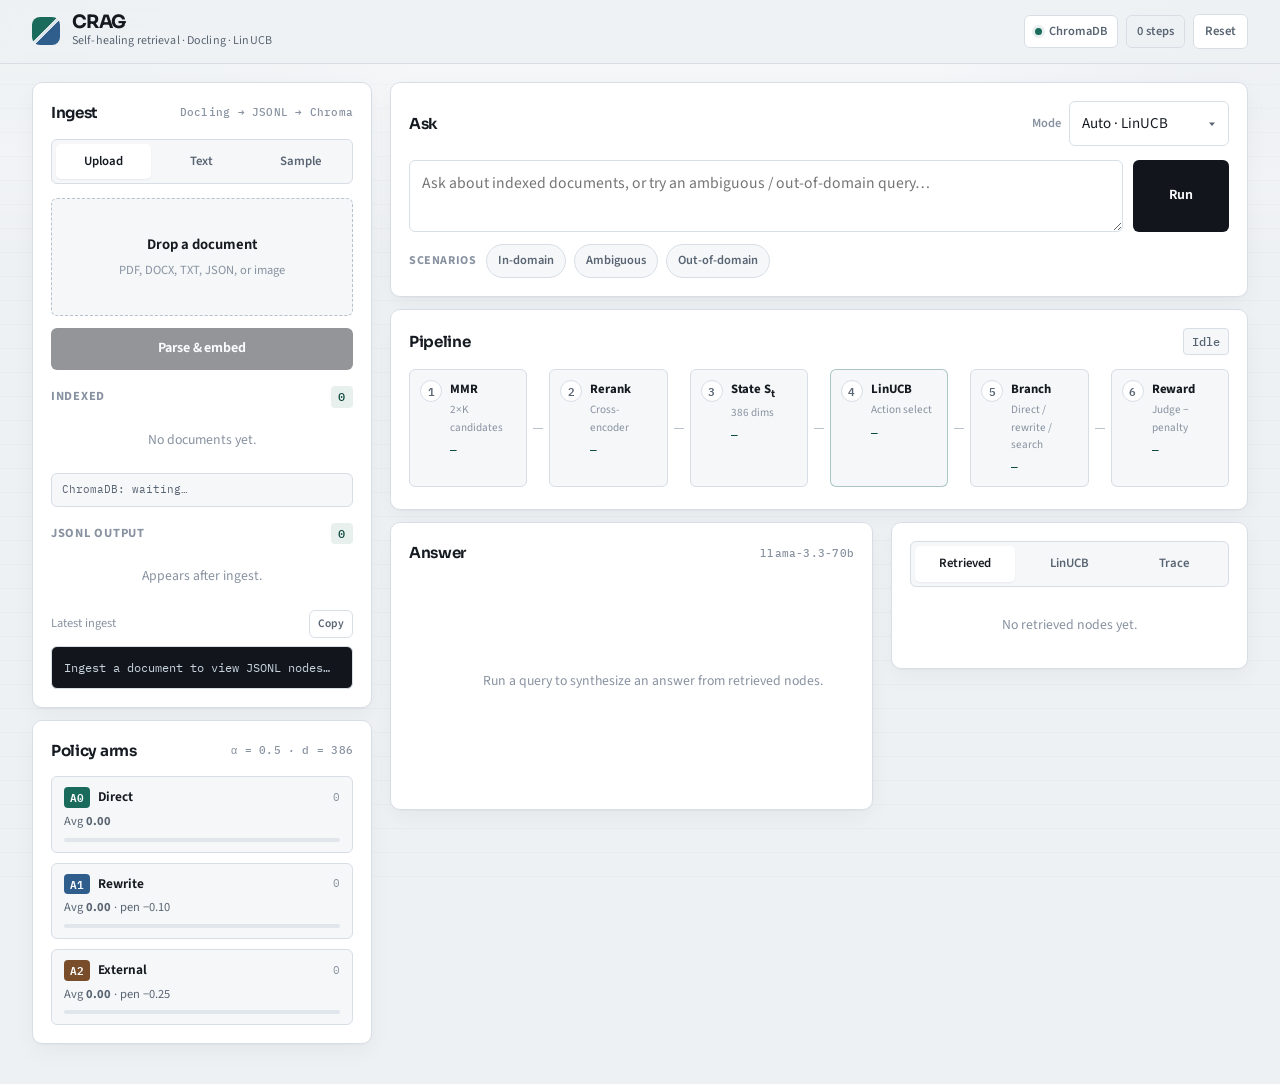
==== static/index.html @ 66b0a4da "all the files added with the website" ====
<!DOCTYPE html>
<html lang="en">
<head>
  <meta charset="UTF-8" />
  <meta name="viewport" content="width=device-width, initial-scale=1.0" />
  <title>CRAG — Self-Healing Retrieval</title>
  <meta name="description" content="RL-driven corrective RAG with Docling ingestion, ChromaDB retrieval, and LinUCB policy." />
  <link rel="preconnect" href="https://fonts.googleapis.com" />
  <link rel="preconnect" href="https://fonts.gstatic.com" crossorigin />
  <link href="https://fonts.googleapis.com/css2?family=IBM+Plex+Mono:wght@400;500&family=Sora:wght@400;500;600;700&family=Source+Sans+3:wght@400;500;600;700&display=swap" rel="stylesheet" />
  <link rel="stylesheet" href="/static/style.css" />
</head>
<body>
  <header class="app-header">
    <div class="logo-area">
      <div class="logo-mark" aria-hidden="true"></div>
      <div class="logo-text">
        <div class="brand-title">CRAG</div>
        <div class="brand-sub">Self-healing retrieval · Docling · LinUCB</div>
      </div>
    </div>
    <div class="header-status-group">
      <div class="status-chip" id="chromaStatusBadge">
        <span class="status-dot"></span>
        <span>ChromaDB</span>
      </div>
      <div class="status-chip quiet" id="banditBadge">
        <span id="banditStepsCount">0 steps</span>
      </div>
      <button class="btn-ghost btn-sm" id="btnResetAll" type="button" title="Reset ChromaDB and bandit">
        Reset
      </button>
    </div>
  </header>

  <main class="main-layout">
    <aside class="sidebar">
      <section class="panel">
        <div class="panel-head">
          <h2 class="panel-title">Ingest</h2>
          <span class="meta-tag">Docling → JSONL → Chroma</span>
        </div>

        <div class="tab-buttons">
          <button class="tab-btn active" data-tab="uploadTab" type="button">Upload</button>
          <button class="tab-btn" data-tab="textTab" type="button">Text</button>
          <button class="tab-btn" data-tab="sampleTab" type="button">Sample</button>
        </div>

        <div class="tab-contents">
          <div class="tab-content active" id="uploadTab">
            <div class="dropzone" id="fileDropzone">
              <input type="file" id="fileInput" accept=".pdf,.json,.docx,.txt,.png,.jpg,.jpeg" />
              <div class="dropzone-text">Drop a document</div>
              <div class="dropzone-sub">PDF, DOCX, TXT, JSON, or image</div>
            </div>
            <div id="uploadSelectedFileName" class="file-name-preview hidden"></div>
            <button class="btn-primary w-full mt-3" id="btnUploadSubmit" type="button" disabled>
              Parse &amp; embed
            </button>
          </div>

          <div class="tab-content" id="textTab">
            <input type="text" id="manualDocTitle" class="input-field mb-2" placeholder="Document title" />
            <textarea id="manualDocContent" class="textarea-field" rows="6" placeholder="Paste specification or notes…"></textarea>
            <button class="btn-primary w-full mt-3" id="btnTextSubmit" type="button">
              Index nodes
            </button>
          </div>

          <div class="tab-content" id="sampleTab">
            <div class="sample-info-box">
              <strong>Helios Fusion Spec</strong>
              <p>Structured Docling nodes with table and multimodal figure metadata for demo retrieval.</p>
            </div>
            <button class="btn-primary w-full mt-3" id="btnLoadSampleSpec" type="button">
              Load sample specification
            </button>
          </div>
        </div>

        <div class="indexed-docs-section mt-4">
          <div class="sub-section-title">
            <span>Indexed</span>
            <span class="count-pill" id="docCountPill">0</span>
          </div>
          <div class="doc-list" id="docListContainer">
            <div class="empty-hint">No documents yet.</div>
          </div>
          <div class="chroma-status-line" id="chromaStatusLine">ChromaDB: waiting…</div>
        </div>

        <div class="indexed-docs-section mt-4">
          <div class="sub-section-title">
            <span>JSONL output</span>
            <span class="count-pill" id="jsonlCountPill">0</span>
          </div>
          <div class="jsonl-file-list" id="jsonlFileList">
            <div class="empty-hint">Appears after ingest.</div>
          </div>
          <div class="json-viewer-header mt-2">
            <span id="jsonlViewerLabel">Latest ingest</span>
            <button class="btn-ghost btn-xs" id="btnCopyJsonl" type="button">Copy</button>
          </div>
          <pre class="json-code-block jsonl-viewer" id="jsonlViewer">Ingest a document to view JSONL nodes…</pre>
        </div>
      </section>

      <section class="panel mt-3">
        <div class="panel-head">
          <h2 class="panel-title">Policy arms</h2>
          <span class="meta-tag">α = 0.5 · d = 386</span>
        </div>
        <div class="arms-container" id="banditArmsWidget">
          <div class="arm-row" id="arm0Card">
            <div class="arm-header">
              <span class="arm-badge a0">A0</span>
              <span class="arm-name">Direct</span>
              <span class="arm-stat" id="a0Count">0</span>
            </div>
            <div class="arm-reward-line">Avg <strong id="a0Avg">0.00</strong></div>
            <div class="arm-bar-bg"><div class="arm-bar-fill a0" id="a0Bar" style="width: 0%"></div></div>
          </div>
          <div class="arm-row" id="arm1Card">
            <div class="arm-header">
              <span class="arm-badge a1">A1</span>
              <span class="arm-name">Rewrite</span>
              <span class="arm-stat" id="a1Count">0</span>
            </div>
            <div class="arm-reward-line">Avg <strong id="a1Avg">0.00</strong> · pen −0.10</div>
            <div class="arm-bar-bg"><div class="arm-bar-fill a1" id="a1Bar" style="width: 0%"></div></div>
          </div>
          <div class="arm-row" id="arm2Card">
            <div class="arm-header">
              <span class="arm-badge a2">A2</span>
              <span class="arm-name">External</span>
              <span class="arm-stat" id="a2Count">0</span>
            </div>
            <div class="arm-reward-line">Avg <strong id="a2Avg">0.00</strong> · pen −0.25</div>
            <div class="arm-bar-bg"><div class="arm-bar-fill a2" id="a2Bar" style="width: 0%"></div></div>
          </div>
        </div>
      </section>
    </aside>

    <section class="content-area">
      <section class="panel query-panel">
        <div class="query-header">
          <h2 class="panel-title">Ask</h2>
          <div class="action-mode-selector">
            <label class="selector-label" for="actionOverrideSelect">Mode</label>
            <select id="actionOverrideSelect" class="select-field">
              <option value="auto">Auto · LinUCB</option>
              <option value="0">Force A0 · Direct</option>
              <option value="1">Force A1 · Rewrite</option>
              <option value="2">Force A2 · External</option>
            </select>
          </div>
        </div>

        <div class="query-input-wrap">
          <textarea id="queryInput" class="query-textarea" rows="2" placeholder="Ask about indexed documents, or try an ambiguous / out-of-domain query…"></textarea>
          <button class="btn-execute" id="btnExecuteQuery" type="button">
            <span>Run</span>
          </button>
        </div>

        <div class="preset-queries-wrap">
          <span class="preset-label">Scenarios</span>
          <button class="preset-btn" type="button" data-query="What is the magnetic field strength and coolant used in the Helios Mark-IV reactor?" data-action="0">
            In-domain
          </button>
          <button class="preset-btn" type="button" data-query="tell me about that fusion chamber picture and coils" data-action="1">
            Ambiguous
          </button>
          <button class="preset-btn" type="button" data-query="What was the latest James Webb Space Telescope discovery regarding exoplanet atmospheres in 2024?" data-action="2">
            Out-of-domain
          </button>
        </div>
      </section>

      <section class="panel mt-3 pipeline-panel">
        <div class="panel-head">
          <h2 class="panel-title">Pipeline</h2>
          <span id="activeActionBadge" class="action-tag idle">Idle</span>
        </div>

        <div class="pipeline-steps-grid">
          <div class="step-node" id="stepNodeMMR">
            <div class="step-indicator">1</div>
            <div class="step-body">
              <div class="step-title">MMR</div>
              <div class="step-sub">2×K candidates</div>
              <div class="step-metric" id="mmrMetric">—</div>
            </div>
          </div>
          <div class="step-connector" aria-hidden="true"></div>
          <div class="step-node" id="stepNodeRerank">
            <div class="step-indicator">2</div>
            <div class="step-body">
              <div class="step-title">Rerank</div>
              <div class="step-sub">Cross-encoder</div>
              <div class="step-metric" id="rerankMetric">—</div>
            </div>
          </div>
          <div class="step-connector" aria-hidden="true"></div>
          <div class="step-node" id="stepNodeState">
            <div class="step-indicator">3</div>
            <div class="step-body">
              <div class="step-title">State S<sub>t</sub></div>
              <div class="step-sub">386 dims</div>
              <div class="step-metric" id="stateMetric">—</div>
            </div>
          </div>
          <div class="step-connector" aria-hidden="true"></div>
          <div class="step-node highlight-node" id="stepNodeBandit">
            <div class="step-indicator">4</div>
            <div class="step-body">
              <div class="step-title">LinUCB</div>
              <div class="step-sub">Action select</div>
              <div class="step-metric" id="banditChosenMetric">—</div>
            </div>
          </div>
          <div class="step-connector" aria-hidden="true"></div>
          <div class="step-node" id="stepNodeAction">
            <div class="step-indicator">5</div>
            <div class="step-body">
              <div class="step-title">Branch</div>
              <div class="step-sub" id="branchSub">Direct / rewrite / search</div>
              <div class="step-metric" id="branchMetric">—</div>
            </div>
          </div>
          <div class="step-connector" aria-hidden="true"></div>
          <div class="step-node" id="stepNodeReward">
            <div class="step-indicator">6</div>
            <div class="step-body">
              <div class="step-title">Reward</div>
              <div class="step-sub">Judge − penalty</div>
              <div class="step-metric" id="rewardMetric">—</div>
            </div>
          </div>
        </div>
      </section>

      <div class="results-grid mt-3">
        <section class="panel response-panel">
          <div class="panel-head">
            <h2 class="panel-title">Answer</h2>
            <span class="meta-tag" id="synthesizerModelBadge">llama-3.3-70b</span>
          </div>
          <div class="response-content" id="responseOutput">
            <div class="empty-response-placeholder">
              Run a query to synthesize an answer from retrieved nodes.
            </div>
          </div>

          <div class="reward-strip hidden" id="rewardStrip">
            <div class="reward-stat-item">
              <span class="stat-label">Judge</span>
              <span class="stat-val text-accent" id="stripJudgeScore">0.00</span>
            </div>
            <div class="reward-operator">−</div>
            <div class="reward-stat-item">
              <span class="stat-label">Penalty</span>
              <span class="stat-val text-warning" id="stripPenalty">0.00</span>
            </div>
            <div class="reward-operator">=</div>
            <div class="reward-stat-item highlight">
              <span class="stat-label">R<sub>t</sub></span>
              <span class="stat-val text-success" id="stripNetReward">0.00</span>
            </div>
          </div>
        </section>

        <section class="panel inspector-panel">
          <div class="tab-buttons">
            <button class="tab-btn active" data-tab="retrievedDocsTab" type="button">Retrieved</button>
            <button class="tab-btn" data-tab="banditMathTab" type="button">LinUCB</button>
            <button class="tab-btn" data-tab="rawTraceTab" type="button">Trace</button>
          </div>

          <div class="tab-contents">
            <div class="tab-content active" id="retrievedDocsTab">
              <div id="branchNoticeArea" class="branch-notice hidden"></div>
              <div class="retrieved-nodes-list" id="retrievedNodesList">
                <div class="empty-hint">No retrieved nodes yet.</div>
              </div>
            </div>

            <div class="tab-content" id="banditMathTab">
              <div class="bandit-math-box">
                <div class="formula-block">
                  p<sub>t,a</sub> = θ̂<sub>a</sub>ᵀ x<sub>t,a</sub> + α √(x<sub>t,a</sub>ᵀ A<sub>a</sub>⁻¹ x<sub>t,a</sub>)
                </div>
                <div class="math-arms-breakdown" id="mathArmsBreakdown">
                  <div class="empty-hint">Run a query to inspect arm scores.</div>
                </div>
              </div>
            </div>

            <div class="tab-content" id="rawTraceTab">
              <div class="json-viewer-header">
                <span>Telemetry</span>
                <button class="btn-ghost btn-xs" id="btnCopyJson" type="button">Copy</button>
              </div>
              <pre class="json-code-block" id="rawJsonTrace">Telemetry appears after a query…</pre>
            </div>
          </div>
        </section>
      </div>
    </section>
  </main>

  <script src="/static/app.js"></script>
</body>
</html>
---- static/style.css ----
:root {
  --bg: #eef1f4;
  --bg-elevated: #ffffff;
  --bg-muted: #f5f7f9;
  --bg-ink: #12161c;
  --line: #d8dee6;
  --line-strong: #b8c2ce;
  --text: #151a21;
  --text-secondary: #5a6573;
  --text-muted: #8892a0;
  --accent: #1a6b5c;
  --accent-soft: rgba(26, 107, 92, 0.1);
  --accent-ink: #0f4a40;
  --warn: #9a6b16;
  --danger: #b42318;
  --success: #1a6b5c;
  --a0: #1a6b5c;
  --a1: #2f5d8c;
  --a2: #7a4d2a;
  --font-display: "Sora", sans-serif;
  --font-body: "Source Sans 3", sans-serif;
  --font-mono: "IBM Plex Mono", monospace;
  --radius: 10px;
  --radius-sm: 6px;
  --shadow: 0 1px 2px rgba(18, 22, 28, 0.04), 0 8px 24px rgba(18, 22, 28, 0.04);
  --ease: cubic-bezier(0.22, 1, 0.36, 1);
}

* {
  box-sizing: border-box;
  margin: 0;
  padding: 0;
}

html {
  scroll-behavior: smooth;
}

body {
  min-height: 100vh;
  color: var(--text);
  font-family: var(--font-body);
  font-size: 15px;
  line-height: 1.55;
  background-color: var(--bg);
  background-image:
    radial-gradient(ellipse 80% 50% at 0% -10%, rgba(26, 107, 92, 0.08), transparent 55%),
    radial-gradient(ellipse 60% 40% at 100% 0%, rgba(47, 93, 140, 0.06), transparent 50%),
    linear-gradient(180deg, rgba(255, 255, 255, 0.55), transparent 28%),
    repeating-linear-gradient(
      0deg,
      transparent,
      transparent 23px,
      rgba(18, 22, 28, 0.025) 23px,
      rgba(18, 22, 28, 0.025) 24px
    );
  background-attachment: fixed;
  overflow-x: hidden;
  -webkit-font-smoothing: antialiased;
}

button,
input,
textarea,
select {
  font: inherit;
  color: inherit;
}

button {
  cursor: pointer;
  border: none;
  background: none;
}

.hidden {
  display: none !important;
}

/* Header */
.app-header {
  position: sticky;
  top: 0;
  z-index: 50;
  display: flex;
  align-items: center;
  justify-content: space-between;
  gap: 16px;
  height: 64px;
  padding: 0 clamp(16px, 3vw, 32px);
  background: rgba(238, 241, 244, 0.86);
  backdrop-filter: blur(10px);
  border-bottom: 1px solid var(--line);
}

.logo-area {
  display: flex;
  align-items: center;
  gap: 12px;
  min-width: 0;
}

.logo-mark {
  width: 28px;
  height: 28px;
  border-radius: 8px;
  background:
    linear-gradient(135deg, var(--accent) 0%, var(--accent) 46%, transparent 46%),
    linear-gradient(315deg, var(--a1) 0%, var(--a1) 46%, #dce5ea 46%);
  flex-shrink: 0;
  animation: markSettle 0.7s var(--ease) both;
}

@keyframes markSettle {
  from { transform: scale(0.86); opacity: 0; }
  to { transform: scale(1); opacity: 1; }
}

.brand-title {
  font-family: var(--font-display);
  font-size: 1.15rem;
  font-weight: 700;
  letter-spacing: -0.03em;
  line-height: 1.1;
}

.brand-sub {
  font-size: 0.75rem;
  color: var(--text-secondary);
  letter-spacing: 0.01em;
  white-space: nowrap;
  overflow: hidden;
  text-overflow: ellipsis;
  max-width: min(48vw, 360px);
}

.header-status-group {
  display: flex;
  align-items: center;
  gap: 8px;
  flex-shrink: 0;
}

.status-chip {
  display: inline-flex;
  align-items: center;
  gap: 7px;
  padding: 6px 10px;
  border: 1px solid var(--line);
  border-radius: var(--radius-sm);
  background: var(--bg-elevated);
  font-size: 0.78rem;
  font-weight: 600;
  color: var(--text-secondary);
}

.status-chip.quiet {
  background: transparent;
}

.status-dot {
  width: 7px;
  height: 7px;
  border-radius: 50%;
  background: var(--accent);
  box-shadow: 0 0 0 3px var(--accent-soft);
}

/* Layout */
.main-layout {
  display: grid;
  grid-template-columns: minmax(300px, 340px) minmax(0, 1fr);
  gap: 18px;
  max-width: 1480px;
  margin: 0 auto;
  padding: 18px clamp(16px, 3vw, 32px) 40px;
  animation: pageIn 0.55s var(--ease) both;
}

@keyframes pageIn {
  from { opacity: 0; transform: translateY(8px); }
  to { opacity: 1; transform: translateY(0); }
}

.sidebar,
.content-area {
  display: flex;
  flex-direction: column;
  min-width: 0;
}

.panel {
  background: var(--bg-elevated);
  border: 1px solid var(--line);
  border-radius: var(--radius);
  box-shadow: var(--shadow);
  padding: 18px;
}

.panel-head,
.query-header,
.card-header {
  display: flex;
  align-items: center;
  justify-content: space-between;
  gap: 12px;
  margin-bottom: 14px;
}

.panel-title,
.card-title {
  font-family: var(--font-display);
  font-size: 0.95rem;
  font-weight: 650;
  letter-spacing: -0.02em;
  color: var(--text);
}

.meta-tag,
.badge-pill,
.section-badge {
  font-family: var(--font-mono);
  font-size: 0.68rem;
  font-weight: 500;
  color: var(--text-muted);
  letter-spacing: 0.02em;
  white-space: nowrap;
}

.mt-2 { margin-top: 8px; }
.mt-3 { margin-top: 12px; }
.mt-4 { margin-top: 16px; }
.mb-2 { margin-bottom: 8px; }
.w-full { width: 100%; }

/* Tabs */
.tab-buttons {
  display: grid;
  grid-template-columns: repeat(3, 1fr);
  gap: 4px;
  padding: 4px;
  margin-bottom: 14px;
  background: var(--bg-muted);
  border: 1px solid var(--line);
  border-radius: var(--radius-sm);
}

.tab-btn {
  padding: 8px 10px;
  border-radius: 5px;
  font-size: 0.8rem;
  font-weight: 600;
  color: var(--text-secondary);
  transition: background 0.2s var(--ease), color 0.2s var(--ease);
}

.tab-btn:hover {
  color: var(--text);
}

.tab-btn.active {
  background: var(--bg-elevated);
  color: var(--text);
  box-shadow: 0 1px 2px rgba(18, 22, 28, 0.06);
}

.tab-content {
  display: none;
}

.tab-content.active {
  display: block;
  animation: fadeSoft 0.28s var(--ease);
}

@keyframes fadeSoft {
  from { opacity: 0; transform: translateY(4px); }
  to { opacity: 1; transform: translateY(0); }
}

/* Forms */
.dropzone {
  position: relative;
  display: flex;
  flex-direction: column;
  align-items: center;
  justify-content: center;
  gap: 4px;
  min-height: 118px;
  padding: 20px;
  border: 1px dashed var(--line-strong);
  border-radius: var(--radius-sm);
  background: var(--bg-muted);
  text-align: center;
  transition: border-color 0.2s var(--ease), background 0.2s var(--ease);
}

.dropzone:hover,
.dropzone.dragover {
  border-color: var(--accent);
  background: var(--accent-soft);
}

.dropzone input[type="file"] {
  position: absolute;
  inset: 0;
  opacity: 0;
  cursor: pointer;
}

.dropzone-text {
  font-weight: 650;
  font-size: 0.92rem;
}

.dropzone-sub,
.file-name-preview {
  font-size: 0.78rem;
  color: var(--text-muted);
}

.file-name-preview {
  margin-top: 8px;
  padding: 8px 10px;
  border-radius: var(--radius-sm);
  background: var(--accent-soft);
  color: var(--accent-ink);
  font-weight: 600;
}

.input-field,
.textarea-field,
.select-field,
.query-textarea {
  width: 100%;
  border: 1px solid var(--line);
  border-radius: var(--radius-sm);
  background: var(--bg-elevated);
  padding: 10px 12px;
  outline: none;
  transition: border-color 0.2s var(--ease), box-shadow 0.2s var(--ease);
}

.textarea-field,
.query-textarea {
  resize: vertical;
  min-height: 88px;
}

.input-field:focus,
.textarea-field:focus,
.select-field:focus,
.query-textarea:focus {
  border-color: var(--accent);
  box-shadow: 0 0 0 3px var(--accent-soft);
}

.select-field {
  min-width: 160px;
  padding-right: 28px;
  appearance: none;
  background-image: url("data:image/svg+xml,%3Csvg xmlns='http://www.w3.org/2000/svg' width='12' height='12' viewBox='0 0 12 12'%3E%3Cpath fill='%235a6573' d='M3 4.5L6 8l3-3.5'/%3E%3C/svg%3E");
  background-repeat: no-repeat;
  background-position: right 10px center;
}

.sample-info-box {
  padding: 12px 14px;
  border-radius: var(--radius-sm);
  background: var(--bg-muted);
  border: 1px solid var(--line);
}

.sample-info-box strong {
  display: block;
  font-family: var(--font-display);
  font-size: 0.88rem;
  margin-bottom: 4px;
}

.sample-info-box p {
  font-size: 0.84rem;
  color: var(--text-secondary);
}

/* Buttons */
.btn-primary,
.btn-execute {
  display: inline-flex;
  align-items: center;
  justify-content: center;
  gap: 8px;
  padding: 10px 16px;
  border-radius: var(--radius-sm);
  background: var(--bg-ink);
  color: #f7f8fa;
  font-weight: 650;
  font-size: 0.88rem;
  letter-spacing: -0.01em;
  transition: transform 0.18s var(--ease), background 0.18s var(--ease), opacity 0.18s;
}

.btn-primary:hover,
.btn-execute:hover {
  background: #000;
}

.btn-primary:disabled,
.btn-execute:disabled {
  opacity: 0.45;
  cursor: not-allowed;
  transform: none;
}

.btn-ghost,
.btn-secondary {
  display: inline-flex;
  align-items: center;
  justify-content: center;
  gap: 6px;
  padding: 8px 12px;
  border: 1px solid var(--line);
  border-radius: var(--radius-sm);
  background: var(--bg-elevated);
  color: var(--text-secondary);
  font-size: 0.8rem;
  font-weight: 600;
  transition: border-color 0.18s, color 0.18s, background 0.18s;
}

.btn-ghost:hover,
.btn-secondary:hover {
  border-color: var(--line-strong);
  color: var(--text);
  background: var(--bg-muted);
}

.btn-sm { padding: 7px 11px; }
.btn-xs { padding: 4px 8px; font-size: 0.72rem; }

/* Lists / status */
.sub-section-title {
  display: flex;
  align-items: center;
  justify-content: space-between;
  margin-bottom: 8px;
  font-size: 0.78rem;
  font-weight: 700;
  text-transform: uppercase;
  letter-spacing: 0.06em;
  color: var(--text-muted);
}

.count-pill {
  font-family: var(--font-mono);
  font-size: 0.72rem;
  font-weight: 500;
  color: var(--accent-ink);
  background: var(--accent-soft);
  padding: 2px 7px;
  border-radius: 4px;
}

.doc-list,
.jsonl-file-list,
.retrieved-nodes-list {
  display: flex;
  flex-direction: column;
  gap: 6px;
}

.doc-item,
.jsonl-file-item,
.node-item-card {
  display: flex;
  justify-content: space-between;
  align-items: center;
  gap: 10px;
  padding: 9px 11px;
  border: 1px solid var(--line);
  border-radius: var(--radius-sm);
  background: var(--bg-muted);
}

.doc-item-title,
.jsonl-name {
  min-width: 0;
  overflow: hidden;
  text-overflow: ellipsis;
  white-space: nowrap;
  font-size: 0.84rem;
  font-weight: 600;
}

.doc-item-count {
  flex-shrink: 0;
  font-family: var(--font-mono);
  font-size: 0.7rem;
  color: var(--text-muted);
}

.jsonl-file-item {
  cursor: pointer;
  transition: border-color 0.18s, background 0.18s;
}

.jsonl-file-item:hover,
.jsonl-file-item.active {
  border-color: var(--accent);
  background: var(--accent-soft);
}

.chroma-status-line {
  margin-top: 8px;
  padding: 8px 10px;
  border-radius: var(--radius-sm);
  background: var(--bg-muted);
  border: 1px solid var(--line);
  font-family: var(--font-mono);
  font-size: 0.68rem;
  color: var(--text-secondary);
  line-height: 1.4;
  word-break: break-word;
}

.empty-hint,
.empty-response-placeholder {
  color: var(--text-muted);
  font-size: 0.86rem;
  padding: 14px 4px;
  text-align: center;
}

/* Arms */
.arms-container {
  display: flex;
  flex-direction: column;
  gap: 10px;
}

.arm-row,
.arm-mini-card {
  padding: 10px 12px;
  border: 1px solid var(--line);
  border-radius: var(--radius-sm);
  background: var(--bg-muted);
}

.arm-header {
  display: flex;
  align-items: center;
  gap: 8px;
  margin-bottom: 4px;
}

.arm-badge {
  font-family: var(--font-mono);
  font-size: 0.68rem;
  font-weight: 600;
  padding: 2px 6px;
  border-radius: 4px;
  color: #fff;
}

.arm-badge.a0 { background: var(--a0); }
.arm-badge.a1 { background: var(--a1); }
.arm-badge.a2 { background: var(--a2); }

.arm-name {
  flex: 1;
  font-size: 0.84rem;
  font-weight: 650;
}

.arm-stat {
  font-family: var(--font-mono);
  font-size: 0.7rem;
  color: var(--text-muted);
}

.arm-reward-line {
  font-size: 0.78rem;
  color: var(--text-secondary);
  margin-bottom: 6px;
}

.arm-bar-bg {
  height: 4px;
  border-radius: 999px;
  background: #e1e6ec;
  overflow: hidden;
}

.arm-bar-fill {
  height: 100%;
  border-radius: inherit;
  transition: width 0.45s var(--ease);
}

.arm-bar-fill.a0 { background: var(--a0); }
.arm-bar-fill.a1 { background: var(--a1); }
.arm-bar-fill.a2 { background: var(--a2); }

/* Query */
.query-input-wrap {
  display: grid;
  grid-template-columns: 1fr auto;
  gap: 10px;
  align-items: stretch;
}

.query-textarea {
  min-height: 72px;
  font-size: 0.98rem;
}

.btn-execute {
  min-width: 96px;
  padding: 0 20px;
}

.action-mode-selector {
  display: flex;
  align-items: center;
  gap: 8px;
}

.selector-label {
  font-size: 0.78rem;
  font-weight: 600;
  color: var(--text-muted);
}

.preset-queries-wrap {
  display: flex;
  flex-wrap: wrap;
  align-items: center;
  gap: 8px;
  margin-top: 12px;
}

.preset-label {
  font-size: 0.75rem;
  font-weight: 700;
  letter-spacing: 0.05em;
  text-transform: uppercase;
  color: var(--text-muted);
  margin-right: 2px;
}

.preset-btn {
  padding: 6px 11px;
  border: 1px solid var(--line);
  border-radius: 999px;
  background: var(--bg-muted);
  font-size: 0.78rem;
  font-weight: 600;
  color: var(--text-secondary);
  transition: border-color 0.18s, color 0.18s, background 0.18s;
}

.preset-btn:hover {
  border-color: var(--accent);
  color: var(--accent-ink);
  background: var(--accent-soft);
}

/* Pipeline */
.pipeline-steps-grid {
  display: flex;
  align-items: stretch;
  gap: 6px;
  overflow-x: auto;
  padding-bottom: 4px;
}

.step-node {
  flex: 1 1 0;
  min-width: 108px;
  display: flex;
  gap: 8px;
  padding: 10px;
  border: 1px solid var(--line);
  border-radius: var(--radius-sm);
  background: var(--bg-muted);
  transition: border-color 0.25s, background 0.25s, transform 0.25s var(--ease);
}

.step-node.active-step {
  border-color: var(--accent);
  background: var(--accent-soft);
  transform: translateY(-1px);
}

.step-node.highlight-node {
  border-color: rgba(26, 107, 92, 0.35);
}

.step-indicator {
  width: 22px;
  height: 22px;
  border-radius: 50%;
  display: grid;
  place-items: center;
  flex-shrink: 0;
  background: var(--bg-elevated);
  border: 1px solid var(--line);
  font-family: var(--font-mono);
  font-size: 0.68rem;
  font-weight: 600;
  color: var(--text-secondary);
}

.step-node.active-step .step-indicator {
  background: var(--accent);
  border-color: var(--accent);
  color: #fff;
}

.step-title {
  font-size: 0.8rem;
  font-weight: 700;
  letter-spacing: -0.01em;
}

.step-sub {
  font-size: 0.7rem;
  color: var(--text-muted);
  margin-top: 1px;
}

.step-metric {
  margin-top: 6px;
  font-family: var(--font-mono);
  font-size: 0.68rem;
  color: var(--accent-ink);
  word-break: break-word;
}

.step-connector {
  width: 10px;
  flex: 0 0 10px;
  align-self: center;
  height: 1px;
  background: var(--line-strong);
}

.action-tag {
  font-family: var(--font-mono);
  font-size: 0.72rem;
  font-weight: 500;
  padding: 4px 8px;
  border-radius: 4px;
  border: 1px solid var(--line);
  color: var(--text-secondary);
  background: var(--bg-muted);
}

.action-tag.a0 { color: var(--a0); border-color: rgba(26, 107, 92, 0.3); background: var(--accent-soft); }
.action-tag.a1 { color: var(--a1); border-color: rgba(47, 93, 140, 0.3); background: rgba(47, 93, 140, 0.08); }
.action-tag.a2 { color: var(--a2); border-color: rgba(122, 77, 42, 0.3); background: rgba(122, 77, 42, 0.08); }

/* Results */
.results-grid {
  display: grid;
  grid-template-columns: 1.15fr 0.85fr;
  gap: 18px;
  align-items: start;
}

.response-content {
  min-height: 180px;
  padding: 4px 2px 12px;
  white-space: pre-wrap;
  font-size: 0.95rem;
  line-height: 1.65;
  color: var(--text);
}

.reward-strip {
  display: flex;
  flex-wrap: wrap;
  align-items: center;
  gap: 12px 16px;
  padding-top: 14px;
  border-top: 1px solid var(--line);
}

.reward-stat-item {
  display: flex;
  flex-direction: column;
  gap: 2px;
}

.reward-stat-item.highlight .stat-val {
  color: var(--accent-ink);
}

.stat-label {
  font-size: 0.7rem;
  font-weight: 700;
  letter-spacing: 0.05em;
  text-transform: uppercase;
  color: var(--text-muted);
}

.stat-val {
  font-family: var(--font-mono);
  font-size: 1rem;
  font-weight: 500;
}

.text-accent { color: var(--accent); }
.text-warning { color: var(--warn); }
.text-success { color: var(--success); }
.text-subtle { color: var(--text-muted); font-size: 0.78rem; }

.reward-operator {
  font-family: var(--font-mono);
  color: var(--text-muted);
  margin-top: 12px;
}

.branch-notice {
  margin-bottom: 10px;
  padding: 10px 12px;
  border-radius: var(--radius-sm);
  border: 1px solid var(--line);
  background: var(--bg-muted);
  font-size: 0.84rem;
  color: var(--text-secondary);
}

.branch-notice.action1 {
  border-color: rgba(47, 93, 140, 0.3);
  background: rgba(47, 93, 140, 0.08);
}

.branch-notice.action2 {
  border-color: rgba(122, 77, 42, 0.3);
  background: rgba(122, 77, 42, 0.08);
}

.node-item-card {
  flex-direction: column;
  align-items: stretch;
}

.node-item-header {
  display: flex;
  justify-content: space-between;
  gap: 8px;
  margin-bottom: 6px;
}

.node-ref-tag {
  font-family: var(--font-mono);
  font-size: 0.7rem;
  color: var(--text-muted);
}

.node-score-badge {
  font-family: var(--font-mono);
  font-size: 0.7rem;
  font-weight: 600;
  color: var(--accent-ink);
}

.node-text-preview {
  font-size: 0.84rem;
  color: var(--text-secondary);
  line-height: 1.45;
}

.multimodal-pill {
  margin-top: 8px;
  display: inline-block;
  font-size: 0.7rem;
  font-weight: 700;
  letter-spacing: 0.04em;
  text-transform: uppercase;
  color: var(--a1);
}

.formula-block {
  font-family: var(--font-mono);
  font-size: 0.78rem;
  padding: 12px;
  border-radius: var(--radius-sm);
  background: var(--bg-ink);
  color: #d9e2ea;
  text-align: center;
  margin-bottom: 12px;
}

.arm-math-row {
  padding: 10px 12px;
  border: 1px solid var(--line);
  border-radius: var(--radius-sm);
  background: var(--bg-muted);
  margin-bottom: 8px;
}

.arm-math-row.chosen {
  border-color: var(--accent);
  background: var(--accent-soft);
}

.arm-math-title {
  display: flex;
  justify-content: space-between;
  gap: 8px;
  flex-wrap: wrap;
  font-size: 0.82rem;
  font-weight: 700;
  margin-bottom: 4px;
}

.arm-math-calc {
  font-family: var(--font-mono);
  font-size: 0.72rem;
  color: var(--text-secondary);
}

.json-viewer-header {
  display: flex;
  justify-content: space-between;
  align-items: center;
  margin-bottom: 8px;
  font-size: 0.78rem;
  color: var(--text-muted);
}

.json-code-block {
  margin: 0;
  max-height: 320px;
  overflow: auto;
  padding: 12px;
  border: 1px solid var(--line);
  border-radius: var(--radius-sm);
  background: #12161c;
  color: #c9d4df;
  font-family: var(--font-mono);
  font-size: 0.72rem;
  line-height: 1.5;
  white-space: pre-wrap;
  word-break: break-word;
}

.jsonl-viewer {
  max-height: 200px;
}

.pulse-dot {
  display: inline-block;
  width: 7px;
  height: 7px;
  border-radius: 50%;
  background: var(--accent);
  animation: pulseSoft 1.2s ease-in-out infinite;
}

@keyframes pulseSoft {
  0%, 100% { opacity: 0.35; }
  50% { opacity: 1; }
}

/* Responsive */
@media (max-width: 1080px) {
  .main-layout {
    grid-template-columns: 1fr;
  }

  .results-grid {
    grid-template-columns: 1fr;
  }

  .brand-sub {
    max-width: 42vw;
  }
}

@media (max-width: 640px) {
  .app-header {
    height: auto;
    padding-top: 12px;
    padding-bottom: 12px;
    flex-wrap: wrap;
  }

  .query-input-wrap {
    grid-template-columns: 1fr;
  }

  .btn-execute {
    width: 100%;
    min-height: 44px;
  }

  .header-status-group {
    width: 100%;
    justify-content: flex-start;
    flex-wrap: wrap;
  }

  .action-mode-selector {
    width: 100%;
    justify-content: space-between;
  }

  .select-field {
    flex: 1;
    min-width: 0;
  }
}
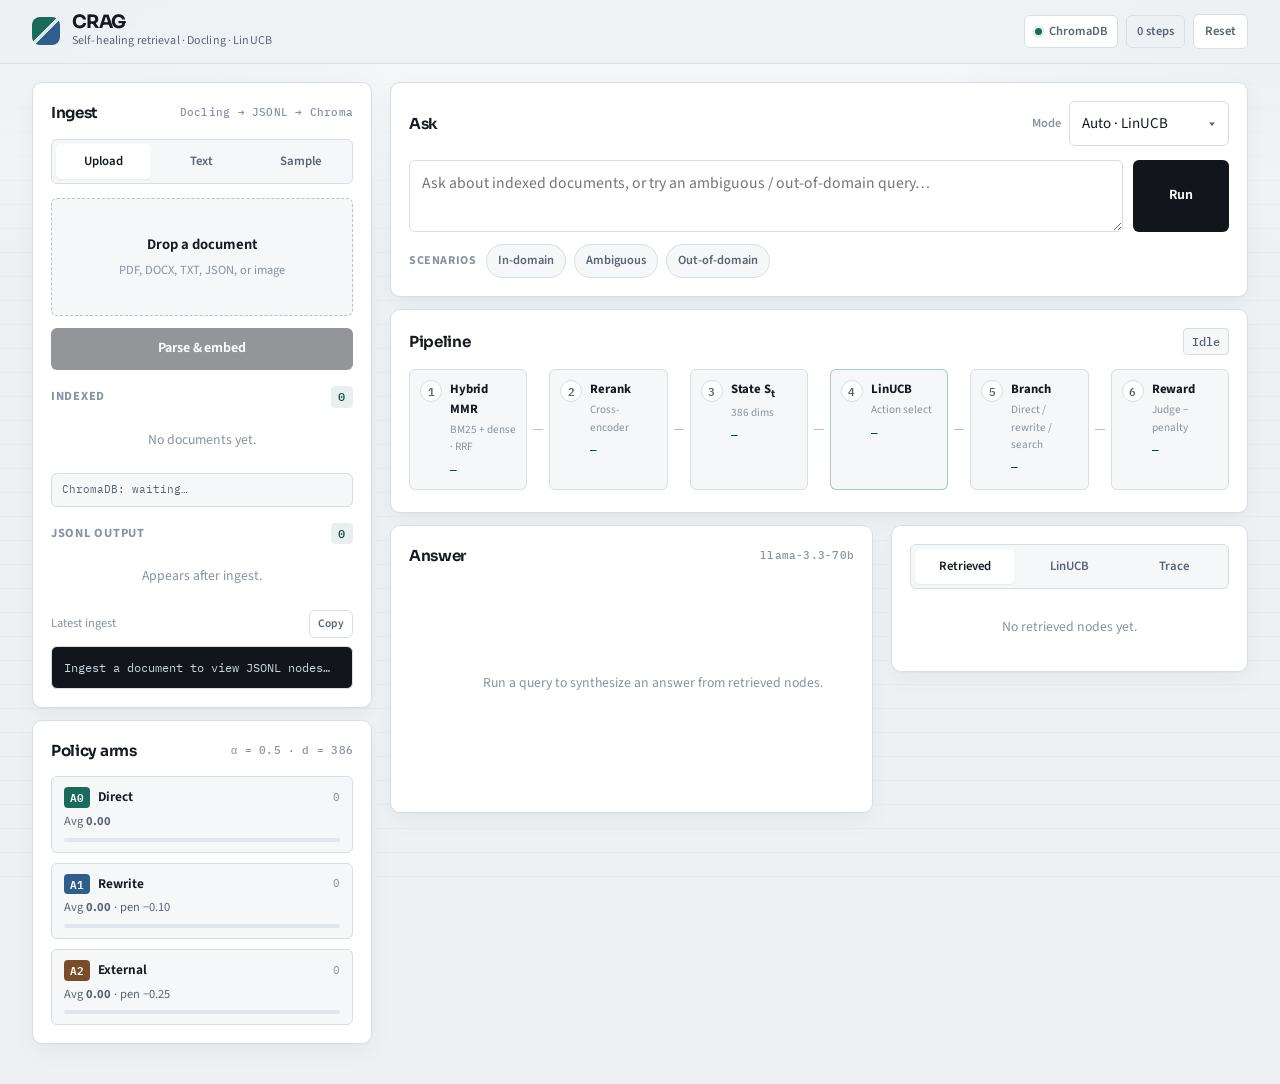
==== commit d5ff4e2c: "parent child chunking implemented" ====
--- a/static/index.html
+++ b/static/index.html
@@ -189,8 +189,8 @@
           <div class="step-node" id="stepNodeMMR">
             <div class="step-indicator">1</div>
             <div class="step-body">
-              <div class="step-title">MMR</div>
-              <div class="step-sub">2×K candidates</div>
+              <div class="step-title">Hybrid MMR</div>
+              <div class="step-sub">BM25 + dense · RRF</div>
               <div class="step-metric" id="mmrMetric">—</div>
             </div>
           </div>
